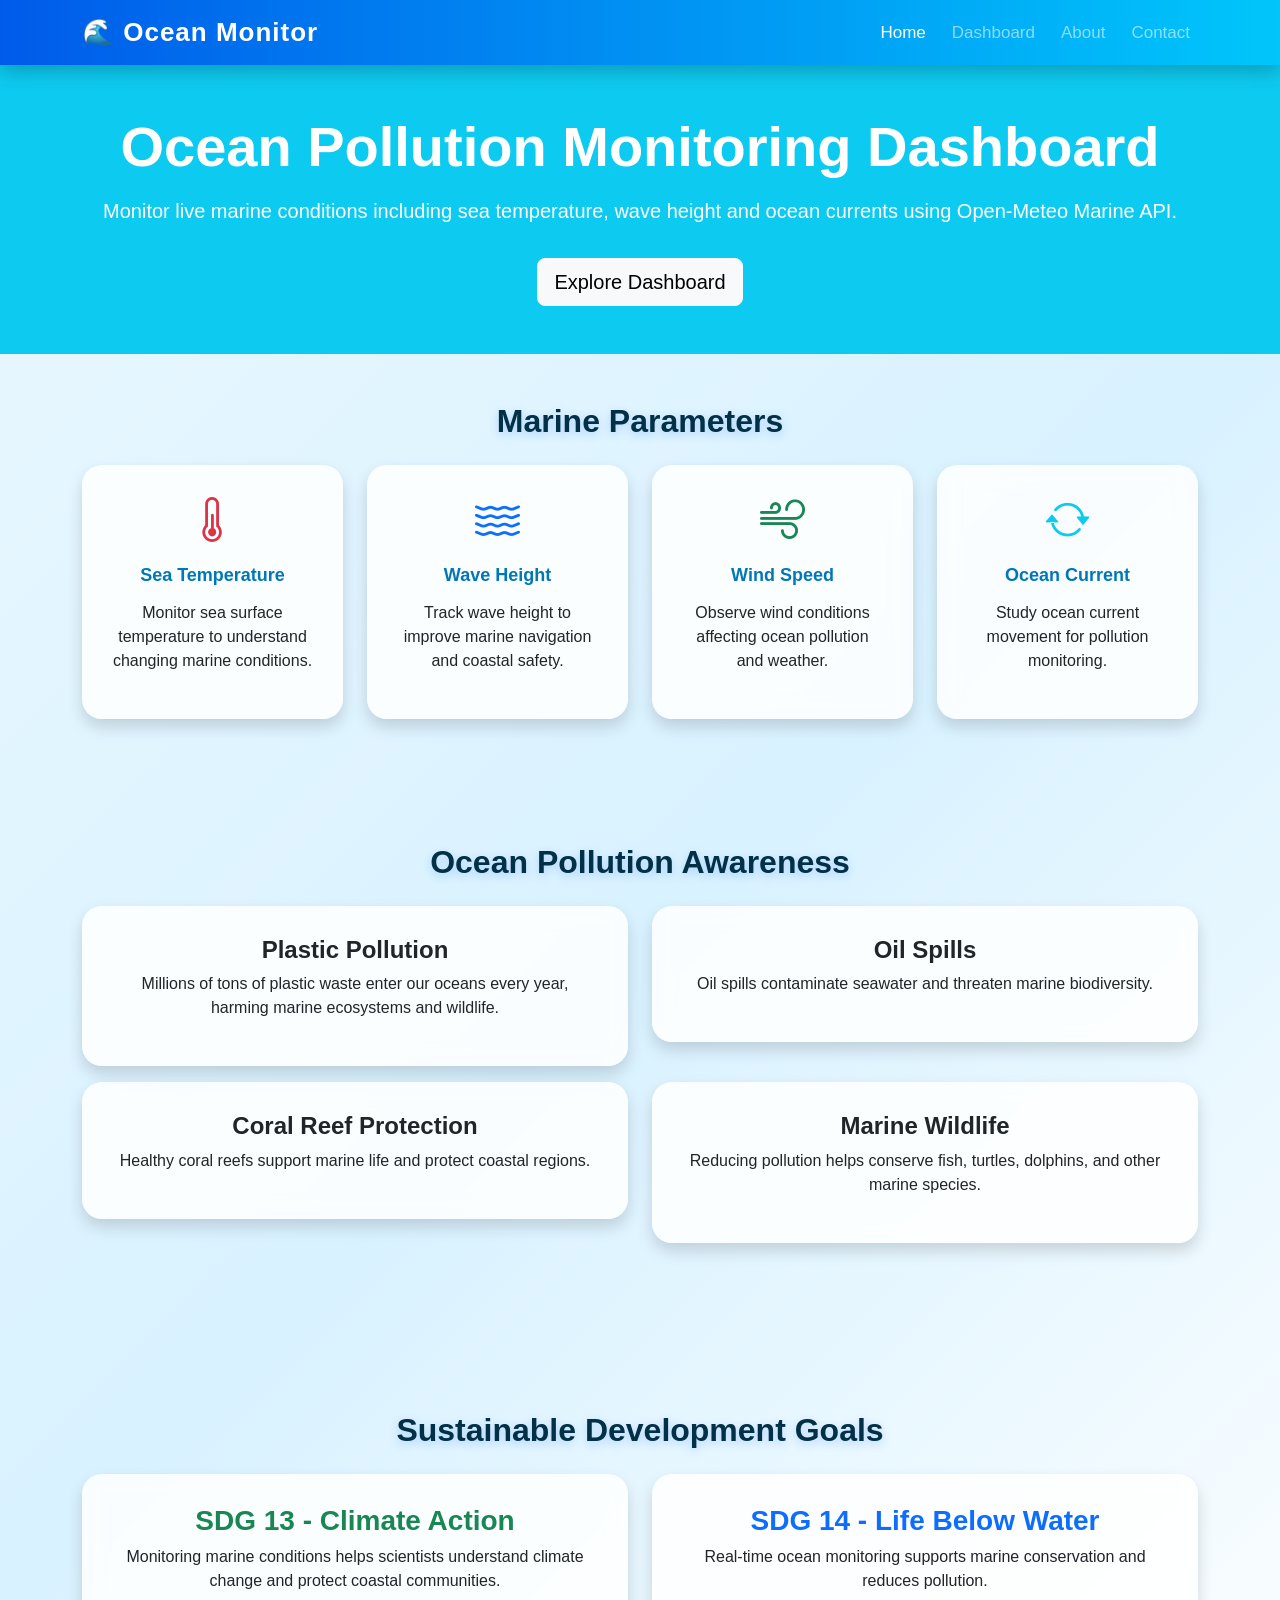
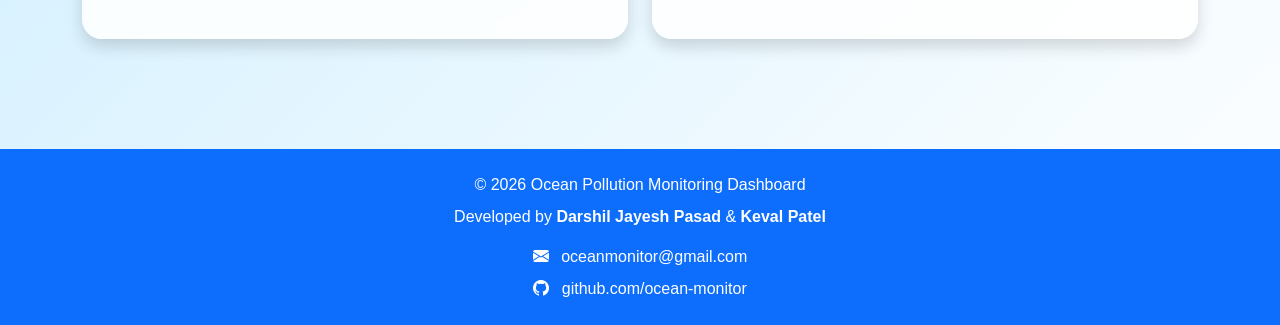
==== index.html @ 6201e760 "Add files via upload" ====
<!doctype html>
<html lang="en">
  <head>
    <meta charset="UTF-8" />
    <meta name="viewport" content="width=device-width, initial-scale=1.0" />
    <title>Ocean Pollution Monitoring Dashboard</title>

    <link
      href="https://cdn.jsdelivr.net/npm/bootstrap@5.3.3/dist/css/bootstrap.min.css"
      rel="stylesheet"
    />

    <link
      rel="stylesheet"
      href="https://cdn.jsdelivr.net/npm/bootstrap-icons@1.11.3/font/bootstrap-icons.min.css"
    />

    <link rel="stylesheet" href="style.css" />
  </head>
  <body>
    
    <nav class="navbar navbar-expand-lg navbar-dark bg-primary">
      <div class="container">
        <a class="navbar-brand fw-bold" href="#"> 🌊 Ocean Monitor </a>

        <button
          class="navbar-toggler"
          data-bs-toggle="collapse"
          data-bs-target="#menu"
        >
          <span class="navbar-toggler-icon"></span>
        </button>

        <div class="collapse navbar-collapse" id="menu">
          <ul class="navbar-nav ms-auto">
            <li class="nav-item">
              <a class="nav-link active" href="index.html">Home</a>
            </li>

            <li class="nav-item">
              <a class="nav-link" href="dashboard.html">Dashboard</a>
            </li>

            <li class="nav-item">
              <a class="nav-link" href="about.html">About</a>
            </li>

            <li class="nav-item">
              <a class="nav-link" href="contact.html">Contact</a>
            </li>
          </ul>
        </div>
      </div>
    </nav>

    <section class="bg-info text-white text-center p-5">
      <div class="container">
        <h1 class="display-4 fw-bold">Ocean Pollution Monitoring Dashboard</h1>

        <p class="lead mt-3">
          Monitor live marine conditions including sea temperature, wave height
          and ocean currents using Open-Meteo Marine API.
        </p>

        <a href="dashboard.html" class="btn btn-light btn-lg mt-3">
          Explore Dashboard
        </a>
      </div>
    </section>

    <div class="container my-5">
      <h2 class="text-center mb-4">Marine Parameters</h2>

      <div class="row">
        <div class="col-md-3 mb-3">
          <div class="card shadow text-center h-100">
            <div class="card-body">
              <i class="bi bi-thermometer-half display-4 text-danger"></i>

              <h5 class="mt-3">Sea Temperature</h5>

              <p>
                Monitor sea surface temperature to understand changing marine
                conditions.
              </p>
            </div>
          </div>
        </div>

        <div class="col-md-3 mb-3">
          <div class="card shadow text-center h-100">
            <div class="card-body">
              <i class="bi bi-water display-4 text-primary"></i>

              <h5 class="mt-3">Wave Height</h5>

              <p>
                Track wave height to improve marine navigation and coastal
                safety.
              </p>
            </div>
          </div>
        </div>

        <div class="col-md-3 mb-3">
          <div class="card shadow text-center h-100">
            <div class="card-body">
              <i class="bi bi-wind display-4 text-success"></i>

              <h5 class="mt-3">Wind Speed</h5>

              <p>
                Observe wind conditions affecting ocean pollution and weather.
              </p>
            </div>
          </div>
        </div>

        <div class="col-md-3 mb-3">
          <div class="card shadow text-center h-100">
            <div class="card-body">
              <i class="bi bi-arrow-repeat display-4 text-info"></i>

              <h5 class="mt-3">Ocean Current</h5>

              <p>Study ocean current movement for pollution monitoring.</p>
            </div>
          </div>
        </div>
      </div>
    </div>

    <section class="container my-5">
      <h2 class="text-center mb-4">Ocean Pollution Awareness</h2>

      <div class="row">
        <div class="col-md-6">
          <div class="card shadow mb-3">
            <div class="card-body">
              <h4>Plastic Pollution</h4>

              <p>
                Millions of tons of plastic waste enter our oceans every year,
                harming marine ecosystems and wildlife.
              </p>
            </div>
          </div>
        </div>

        <div class="col-md-6">
          <div class="card shadow mb-3">
            <div class="card-body">
              <h4>Oil Spills</h4>

              <p>
                Oil spills contaminate seawater and threaten marine
                biodiversity.
              </p>
            </div>
          </div>
        </div>

        <div class="col-md-6">
          <div class="card shadow">
            <div class="card-body">
              <h4>Coral Reef Protection</h4>

              <p>
                Healthy coral reefs support marine life and protect coastal
                regions.
              </p>
            </div>
          </div>
        </div>

        <div class="col-md-6">
          <div class="card shadow">
            <div class="card-body">
              <h4>Marine Wildlife</h4>

              <p>
                Reducing pollution helps conserve fish, turtles, dolphins, and
                other marine species.
              </p>
            </div>
          </div>
        </div>
      </div>
    </section>

    <section class="container my-5">
      <h2 class="text-center mb-4">Sustainable Development Goals</h2>

      <div class="row">
        <div class="col-md-6">
          <div class="card border-success shadow">
            <div class="card-body">
              <h3 class="text-success">SDG 13 - Climate Action</h3>

              <p>
                Monitoring marine conditions helps scientists understand climate
                change and protect coastal communities.
              </p>
            </div>
          </div>
        </div>

        <div class="col-md-6">
          <div class="card border-primary shadow">
            <div class="card-body">
              <h3 class="text-primary">SDG 14 - Life Below Water</h3>

              <p>
                Real-time ocean monitoring supports marine conservation and
                reduces pollution.
              </p>
            </div>
          </div>
        </div>
      </div>
    </section>

    <footer class="bg-primary text-white text-center py-4">
      <p class="mb-2">&copy; 2026 Ocean Pollution Monitoring Dashboard</p>

      <p class="mb-3">
        Developed by <strong>Darshil Jayesh Pasad</strong> &amp;
        <strong>Keval Patel</strong>
      </p>

      <p class="mb-2">
        <i class="bi bi-envelope-fill"></i>
        oceanmonitor@gmail.com
      </p>

      <p class="mb-0">
        <i class="bi bi-github"></i>
        <a
          href="https://github.com/ocean-monitor"
          class="text-white text-decoration-none"
          target="_blank"
          rel="noopener noreferrer"
        >
          github.com/ocean-monitor
        </a>
      </p>
    </footer>
    <script src="https://cdn.jsdelivr.net/npm/bootstrap@5.3.3/dist/js/bootstrap.bundle.min.js"></script>
  </body>
</html>
---- style.css ----
body {
  background: linear-gradient(135deg, #eaf8ff, #d9f2ff, #ffffff);

  font-family: "Segoe UI", Arial, Helvetica, sans-serif;

  color: #023047;
}

h1,
h2,
h3,
h4,
h5 {
  font-weight: 700;
}

section {
  padding: 60px 0;
}

.navbar {
    background: linear-gradient(90deg, #005bea, #00c6fb) !important;

  box-shadow: 0 5px 20px rgba(0, 0, 0, 0.25);
}

.navbar-brand {
  font-size: 26px;

  letter-spacing: 1px;
}

.nav-link {
  font-size: 17px;

  margin-left: 10px;

  transition: 0.3s;
}

.nav-link:hover {
  color: #ffe66d !important;

  transform: translateY(-2px);
}

.container h2 {
  text-shadow: 0 3px 10px rgba(13, 110, 253, 0.25);
}

.form-select {
  border-radius: 25px;

  padding: 12px 20px;

  border: 2px solid #0d6efd;
}

.form-select:focus {
  box-shadow: 0 0 12px rgba(13, 110, 253, 0.4);
}

.btn-primary {
  background: linear-gradient(90deg, #0066ff, #00bfff);

  border: none;

  border-radius: 30px;

  padding: 12px 30px;

  font-weight: bold;

  transition: 0.3s;
}

.btn-primary:hover {
  transform: scale(1.05);

  box-shadow: 0 8px 20px rgba(0, 123, 255, 0.4);
}

.card {
  border: none;

  border-radius: 20px;

  background: rgba(255, 255, 255, 0.85);

  backdrop-filter: blur(10px);

  box-shadow: 0 10px 30px rgba(0, 0, 0, 0.12);

  transition: 0.35s;

  overflow: hidden;
}

.card:hover {
  transform: translateY(-10px);

  box-shadow: 0 15px 35px rgba(0, 119, 182, 0.35);
}

.card-body {
  padding: 30px;

  text-align: center;
}

.card h5 {
  color: #0077b6;

  font-size: 18px;

  margin-bottom: 15px;
}

#temp,
#wave,
#wind,
#direction,
#airTemp,
#humidity,
#windSpeed,
#pressure,
#coordinates,
#sunrise,
#sunset {
  color: #023e8a;

  font-size: 30px;

  font-weight: 800;

  animation: fadeIn 0.8s ease;
}

@keyframes fadeIn {
  from {
    opacity: 0;

    transform: translateY(10px);
  }

  to {
    opacity: 1;

    transform: translateY(0);
  }
}

.card i {
  font-size: 45px;

  color: #0096c7;

  margin-bottom: 15px;
}

.spinner-border {
  width: 50px;

  height: 50px;
}

#status {
  padding: 10px;

  font-size: 17px;

  color: #0077b6;

  font-weight: bold;
}

canvas {
  max-height: 420px;
}

.card canvas {
  padding: 15px;
}

.hero {
  padding: 100px 20px;

  background: linear-gradient(135deg, #0077b6, #00b4d8);

  color: white;
}

.hero h1 {
  font-size: 55px;
}

.hero p {
  font-size: 21px;
}

form input,
form textarea {
  border-radius: 15px;

  border: 1px solid #90e0ef;
}

form input:focus,
form textarea:focus {
  border-color: #0077b6;

  box-shadow: 0 0 10px rgba(0, 119, 182, 0.4);
}

footer {
  background: #023047;

  color: white;

  padding: 25px;

  margin-top: 50px;
}

footer i {
  margin-right: 8px;
}

@media (max-width: 768px) {
  .hero h1 {
    font-size: 36px;
  }

  .card {
    margin-bottom: 20px;
  }

  #temp,
  #wave,
  #wind,
  #direction,
  #airTemp,
  #humidity,
  #windSpeed,
  #pressure {
    font-size: 24px;
  }

  .navbar-brand {
    font-size: 21px;
  }
}
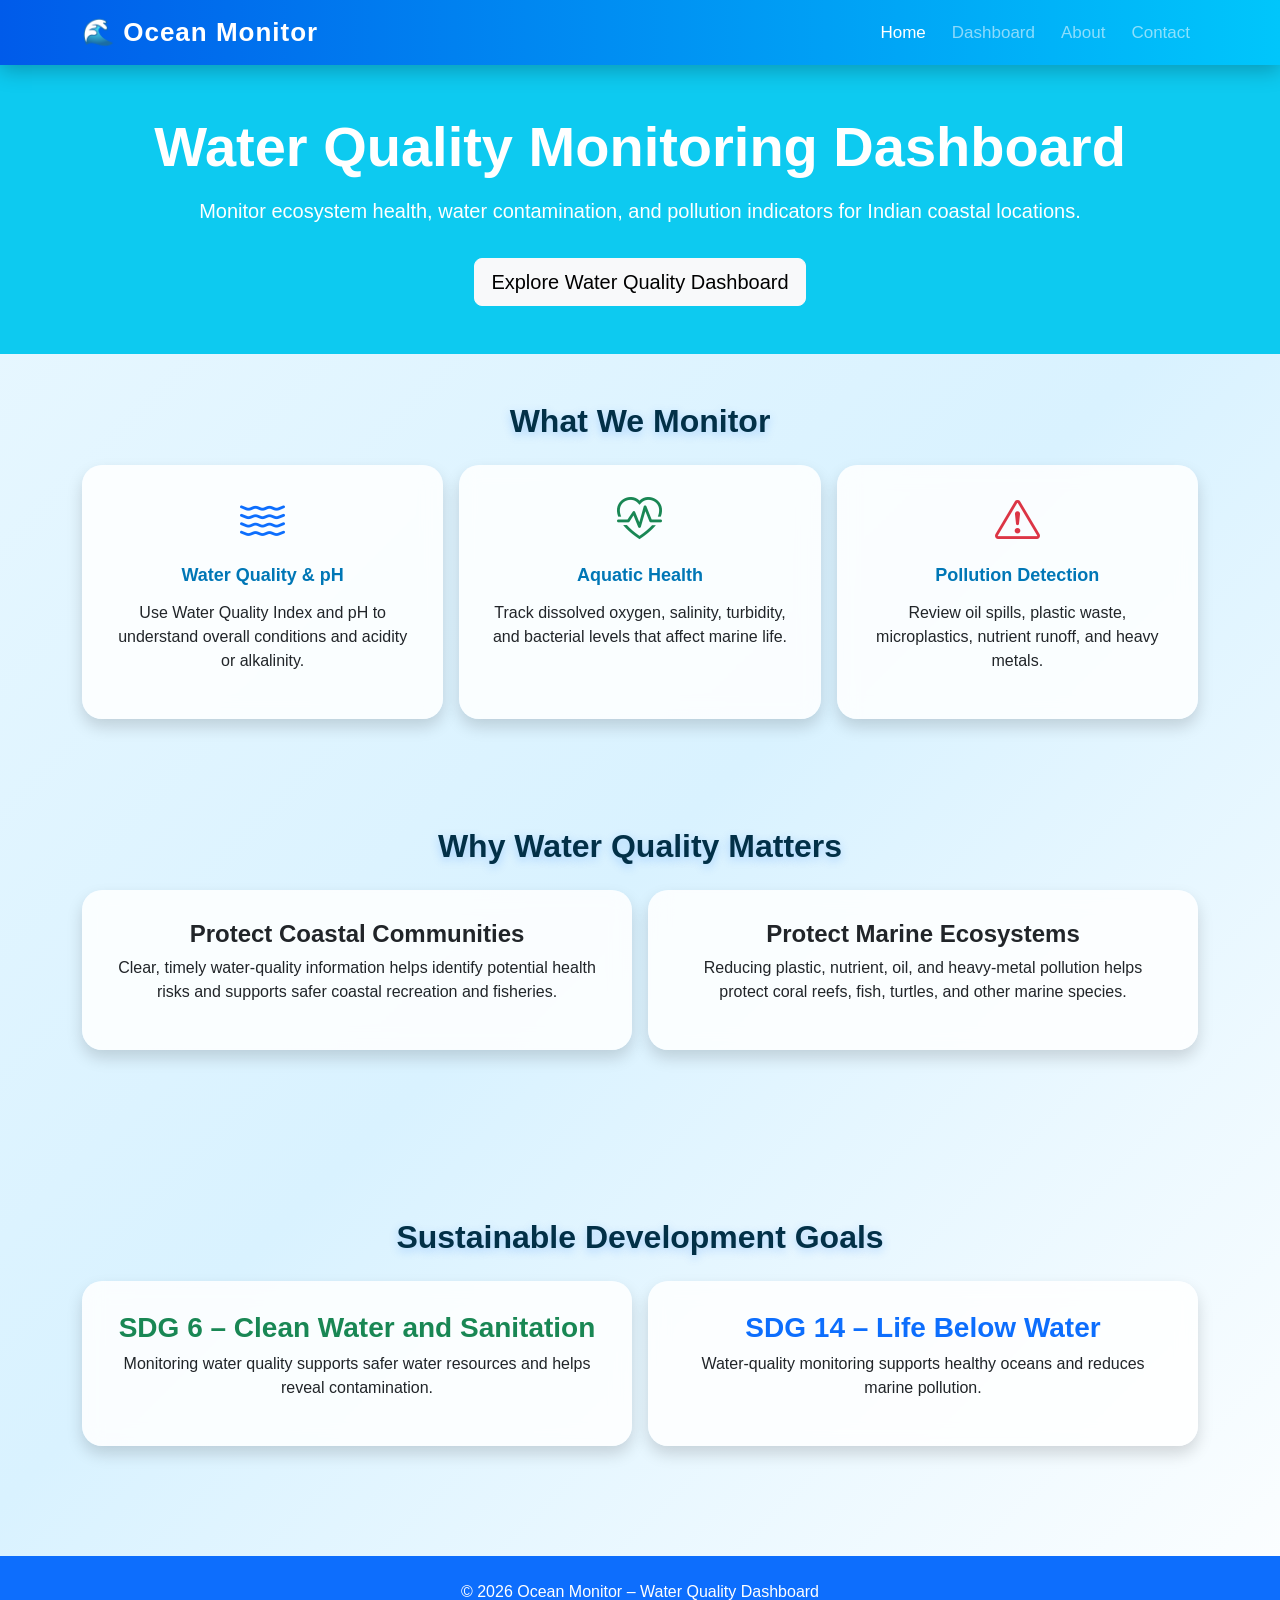
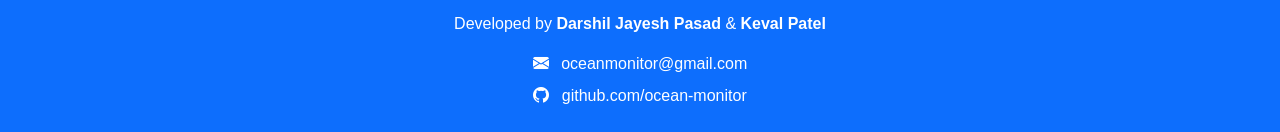
==== commit 08930eec: "Add files via upload" ====
--- a/index.html
+++ b/index.html
@@ -1,250 +1,68 @@
-<!doctype html>
-<html lang="en">
-  <head>
-    <meta charset="UTF-8" />
-    <meta name="viewport" content="width=device-width, initial-scale=1.0" />
-    <title>Ocean Pollution Monitoring Dashboard</title>
-
-    <link
-      href="https://cdn.jsdelivr.net/npm/bootstrap@5.3.3/dist/css/bootstrap.min.css"
-      rel="stylesheet"
-    />
-
-    <link
-      rel="stylesheet"
-      href="https://cdn.jsdelivr.net/npm/bootstrap-icons@1.11.3/font/bootstrap-icons.min.css"
-    />
-
-    <link rel="stylesheet" href="style.css" />
-  </head>
-  <body>
-    
-    <nav class="navbar navbar-expand-lg navbar-dark bg-primary">
-      <div class="container">
-        <a class="navbar-brand fw-bold" href="#"> 🌊 Ocean Monitor </a>
-
-        <button
-          class="navbar-toggler"
-          data-bs-toggle="collapse"
-          data-bs-target="#menu"
-        >
-          <span class="navbar-toggler-icon"></span>
-        </button>
-
-        <div class="collapse navbar-collapse" id="menu">
-          <ul class="navbar-nav ms-auto">
-            <li class="nav-item">
-              <a class="nav-link active" href="index.html">Home</a>
-            </li>
-
-            <li class="nav-item">
-              <a class="nav-link" href="dashboard.html">Dashboard</a>
-            </li>
-
-            <li class="nav-item">
-              <a class="nav-link" href="about.html">About</a>
-            </li>
-
-            <li class="nav-item">
-              <a class="nav-link" href="contact.html">Contact</a>
-            </li>
-          </ul>
-        </div>
-      </div>
-    </nav>
-
-    <section class="bg-info text-white text-center p-5">
-      <div class="container">
-        <h1 class="display-4 fw-bold">Ocean Pollution Monitoring Dashboard</h1>
-
-        <p class="lead mt-3">
-          Monitor live marine conditions including sea temperature, wave height
-          and ocean currents using Open-Meteo Marine API.
-        </p>
-
-        <a href="dashboard.html" class="btn btn-light btn-lg mt-3">
-          Explore Dashboard
-        </a>
-      </div>
-    </section>
-
-    <div class="container my-5">
-      <h2 class="text-center mb-4">Marine Parameters</h2>
-
-      <div class="row">
-        <div class="col-md-3 mb-3">
-          <div class="card shadow text-center h-100">
-            <div class="card-body">
-              <i class="bi bi-thermometer-half display-4 text-danger"></i>
-
-              <h5 class="mt-3">Sea Temperature</h5>
-
-              <p>
-                Monitor sea surface temperature to understand changing marine
-                conditions.
-              </p>
-            </div>
-          </div>
-        </div>
-
-        <div class="col-md-3 mb-3">
-          <div class="card shadow text-center h-100">
-            <div class="card-body">
-              <i class="bi bi-water display-4 text-primary"></i>
-
-              <h5 class="mt-3">Wave Height</h5>
-
-              <p>
-                Track wave height to improve marine navigation and coastal
-                safety.
-              </p>
-            </div>
-          </div>
-        </div>
-
-        <div class="col-md-3 mb-3">
-          <div class="card shadow text-center h-100">
-            <div class="card-body">
-              <i class="bi bi-wind display-4 text-success"></i>
-
-              <h5 class="mt-3">Wind Speed</h5>
-
-              <p>
-                Observe wind conditions affecting ocean pollution and weather.
-              </p>
-            </div>
-          </div>
-        </div>
-
-        <div class="col-md-3 mb-3">
-          <div class="card shadow text-center h-100">
-            <div class="card-body">
-              <i class="bi bi-arrow-repeat display-4 text-info"></i>
-
-              <h5 class="mt-3">Ocean Current</h5>
-
-              <p>Study ocean current movement for pollution monitoring.</p>
-            </div>
-          </div>
-        </div>
-      </div>
-    </div>
-
-    <section class="container my-5">
-      <h2 class="text-center mb-4">Ocean Pollution Awareness</h2>
-
-      <div class="row">
-        <div class="col-md-6">
-          <div class="card shadow mb-3">
-            <div class="card-body">
-              <h4>Plastic Pollution</h4>
-
-              <p>
-                Millions of tons of plastic waste enter our oceans every year,
-                harming marine ecosystems and wildlife.
-              </p>
-            </div>
-          </div>
-        </div>
-
-        <div class="col-md-6">
-          <div class="card shadow mb-3">
-            <div class="card-body">
-              <h4>Oil Spills</h4>
-
-              <p>
-                Oil spills contaminate seawater and threaten marine
-                biodiversity.
-              </p>
-            </div>
-          </div>
-        </div>
-
-        <div class="col-md-6">
-          <div class="card shadow">
-            <div class="card-body">
-              <h4>Coral Reef Protection</h4>
-
-              <p>
-                Healthy coral reefs support marine life and protect coastal
-                regions.
-              </p>
-            </div>
-          </div>
-        </div>
-
-        <div class="col-md-6">
-          <div class="card shadow">
-            <div class="card-body">
-              <h4>Marine Wildlife</h4>
-
-              <p>
-                Reducing pollution helps conserve fish, turtles, dolphins, and
-                other marine species.
-              </p>
-            </div>
-          </div>
-        </div>
-      </div>
-    </section>
-
-    <section class="container my-5">
-      <h2 class="text-center mb-4">Sustainable Development Goals</h2>
-
-      <div class="row">
-        <div class="col-md-6">
-          <div class="card border-success shadow">
-            <div class="card-body">
-              <h3 class="text-success">SDG 13 - Climate Action</h3>
-
-              <p>
-                Monitoring marine conditions helps scientists understand climate
-                change and protect coastal communities.
-              </p>
-            </div>
-          </div>
-        </div>
-
-        <div class="col-md-6">
-          <div class="card border-primary shadow">
-            <div class="card-body">
-              <h3 class="text-primary">SDG 14 - Life Below Water</h3>
-
-              <p>
-                Real-time ocean monitoring supports marine conservation and
-                reduces pollution.
-              </p>
-            </div>
-          </div>
-        </div>
-      </div>
-    </section>
-
-    <footer class="bg-primary text-white text-center py-4">
-      <p class="mb-2">&copy; 2026 Ocean Pollution Monitoring Dashboard</p>
-
-      <p class="mb-3">
-        Developed by <strong>Darshil Jayesh Pasad</strong> &amp;
-        <strong>Keval Patel</strong>
-      </p>
-
-      <p class="mb-2">
-        <i class="bi bi-envelope-fill"></i>
-        oceanmonitor@gmail.com
-      </p>
-
-      <p class="mb-0">
-        <i class="bi bi-github"></i>
-        <a
-          href="https://github.com/ocean-monitor"
-          class="text-white text-decoration-none"
-          target="_blank"
-          rel="noopener noreferrer"
-        >
-          github.com/ocean-monitor
-        </a>
-      </p>
-    </footer>
-    <script src="https://cdn.jsdelivr.net/npm/bootstrap@5.3.3/dist/js/bootstrap.bundle.min.js"></script>
-  </body>
-</html>
+<!doctype html>
+<html lang="en">
+  <head>
+    <meta charset="UTF-8" />
+    <meta name="viewport" content="width=device-width, initial-scale=1.0" />
+    <title>Water Quality Monitoring | Ocean Monitor</title>
+    <link href="https://cdn.jsdelivr.net/npm/bootstrap@5.3.3/dist/css/bootstrap.min.css" rel="stylesheet" />
+    <link rel="stylesheet" href="https://cdn.jsdelivr.net/npm/bootstrap-icons@1.11.3/font/bootstrap-icons.min.css" />
+    <link rel="stylesheet" href="style.css" />
+  </head>
+  <body>
+    <nav class="navbar navbar-expand-lg navbar-dark bg-primary">
+      <div class="container">
+        <a class="navbar-brand fw-bold" href="index.html">🌊 Ocean Monitor</a>
+        <button class="navbar-toggler" type="button" data-bs-toggle="collapse" data-bs-target="#menu" aria-controls="menu" aria-expanded="false" aria-label="Toggle navigation"><span class="navbar-toggler-icon"></span></button>
+        <div class="collapse navbar-collapse" id="menu">
+          <ul class="navbar-nav ms-auto">
+            <li class="nav-item"><a class="nav-link active" aria-current="page" href="index.html">Home</a></li>
+            <li class="nav-item"><a class="nav-link" href="dashboard.html">Dashboard</a></li>
+            <li class="nav-item"><a class="nav-link" href="about.html">About</a></li>
+            <li class="nav-item"><a class="nav-link" href="contact.html">Contact</a></li>
+          </ul>
+        </div>
+      </div>
+    </nav>
+
+    <section class="bg-info text-white text-center p-5">
+      <div class="container">
+        <h1 class="display-4 fw-bold">Water Quality Monitoring Dashboard</h1>
+        <p class="lead mt-3">Monitor ecosystem health, water contamination, and pollution indicators for Indian coastal locations.</p>
+        <a href="dashboard.html" class="btn btn-light btn-lg mt-3">Explore Water Quality Dashboard</a>
+      </div>
+    </section>
+
+    <main class="container my-5">
+      <h2 class="text-center mb-4">What We Monitor</h2>
+      <div class="row g-3">
+        <div class="col-md-4"><div class="card shadow text-center h-100"><div class="card-body"><i class="bi bi-water display-4 text-primary"></i><h5 class="mt-3">Water Quality &amp; pH</h5><p>Use Water Quality Index and pH to understand overall conditions and acidity or alkalinity.</p></div></div></div>
+        <div class="col-md-4"><div class="card shadow text-center h-100"><div class="card-body"><i class="bi bi-heart-pulse display-4 text-success"></i><h5 class="mt-3">Aquatic Health</h5><p>Track dissolved oxygen, salinity, turbidity, and bacterial levels that affect marine life.</p></div></div></div>
+        <div class="col-md-4"><div class="card shadow text-center h-100"><div class="card-body"><i class="bi bi-exclamation-triangle display-4 text-danger"></i><h5 class="mt-3">Pollution Detection</h5><p>Review oil spills, plastic waste, microplastics, nutrient runoff, and heavy metals.</p></div></div></div>
+      </div>
+    </main>
+
+    <section class="container my-5">
+      <h2 class="text-center mb-4">Why Water Quality Matters</h2>
+      <div class="row g-3">
+        <div class="col-md-6"><div class="card shadow h-100"><div class="card-body"><h4>Protect Coastal Communities</h4><p>Clear, timely water-quality information helps identify potential health risks and supports safer coastal recreation and fisheries.</p></div></div></div>
+        <div class="col-md-6"><div class="card shadow h-100"><div class="card-body"><h4>Protect Marine Ecosystems</h4><p>Reducing plastic, nutrient, oil, and heavy-metal pollution helps protect coral reefs, fish, turtles, and other marine species.</p></div></div></div>
+      </div>
+    </section>
+
+    <section class="container my-5">
+      <h2 class="text-center mb-4">Sustainable Development Goals</h2>
+      <div class="row g-3">
+        <div class="col-md-6"><div class="card border-success shadow h-100"><div class="card-body"><h3 class="text-success">SDG 6 – Clean Water and Sanitation</h3><p>Monitoring water quality supports safer water resources and helps reveal contamination.</p></div></div></div>
+        <div class="col-md-6"><div class="card border-primary shadow h-100"><div class="card-body"><h3 class="text-primary">SDG 14 – Life Below Water</h3><p>Water-quality monitoring supports healthy oceans and reduces marine pollution.</p></div></div></div>
+      </div>
+    </section>
+
+    <footer class="bg-primary text-white text-center py-4">
+      <p class="mb-2">&copy; 2026 Ocean Monitor – Water Quality Dashboard</p>
+      <p class="mb-3">Developed by <strong>Darshil Jayesh Pasad</strong> &amp; <strong>Keval Patel</strong></p>
+      <p class="mb-2"><i class="bi bi-envelope-fill"></i> oceanmonitor@gmail.com</p>
+      <p class="mb-0"><i class="bi bi-github"></i> <a href="https://github.com/darshilpasad/JAVA-script-micro-project" class="text-white text-decoration-none" target="_blank" rel="noopener noreferrer">github.com/ocean-monitor</a></p>
+    </footer>
+    <script src="https://cdn.jsdelivr.net/npm/bootstrap@5.3.3/dist/js/bootstrap.bundle.min.js"></script>
+  </body>
+</html>
